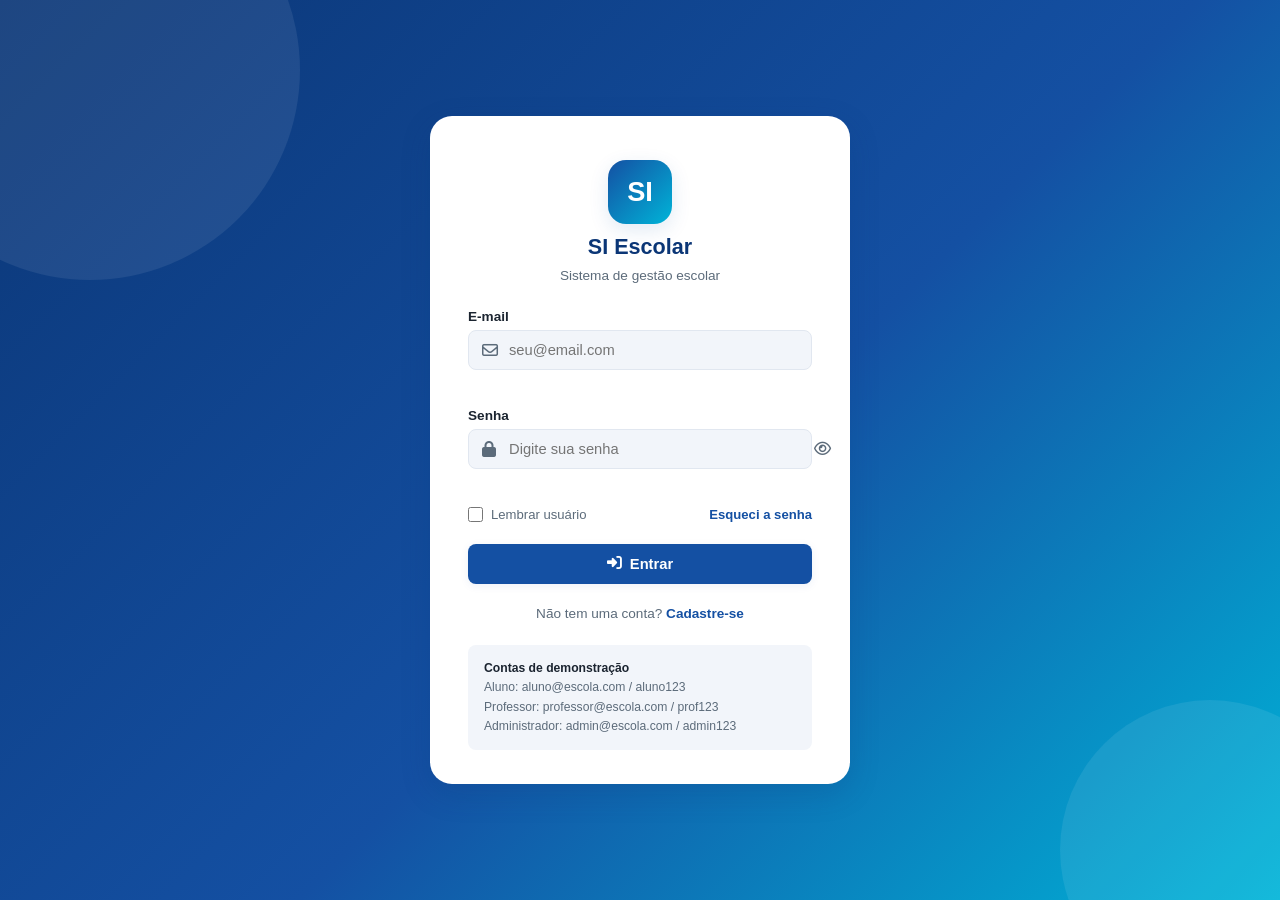
==== SistemaEscolar/SistemaEscolar/administrador.html @ 45946fef "Add files via upload" ====
<!DOCTYPE html>
<html lang="pt-BR">
<head>
<meta charset="UTF-8">
<meta name="viewport" content="width=device-width, initial-scale=1.0">
<title>SI Escolar | Painel do Administrador</title>
<link rel="stylesheet" href="css/style.css">
<link rel="stylesheet" href="css/administrador.css">
<link rel="stylesheet" href="https://cdnjs.cloudflare.com/ajax/libs/font-awesome/6.5.1/css/all.min.css">
</head>
<body>

<div class="app-shell">

  <aside class="sidebar" id="sidebar">
    <div class="sidebar__topo">
      <div class="sidebar__logo">SI</div>
      <div>
        <div class="sidebar__titulo">SI Escolar</div>
        <div class="sidebar__subtitulo">Administrador</div>
      </div>
      <button class="sidebar__toggle" id="btnRecolherSidebar"><i class="fa-solid fa-angles-left"></i></button>
    </div>

    <nav class="sidebar__menu">
      <a href="#" class="sidebar__item ativo" data-secao="dashboard"><i class="fa-solid fa-house icone"></i><span>Dashboard</span></a>
      <a href="#" class="sidebar__item" data-secao="usuarios"><i class="fa-solid fa-users icone"></i><span>Usuários</span></a>
      <a href="#" class="sidebar__item" data-secao="alunos"><i class="fa-solid fa-user-graduate icone"></i><span>Alunos</span></a>
      <a href="#" class="sidebar__item" data-secao="professores"><i class="fa-solid fa-chalkboard-user icone"></i><span>Professores</span></a>
      <a href="#" class="sidebar__item" data-secao="administradores"><i class="fa-solid fa-user-shield icone"></i><span>Administradores</span></a>
      <a href="#" class="sidebar__item" data-secao="turmas"><i class="fa-solid fa-people-group icone"></i><span>Turmas</span></a>
      <a href="#" class="sidebar__item" data-secao="cursos"><i class="fa-solid fa-graduation-cap icone"></i><span>Cursos</span></a>
      <a href="#" class="sidebar__item" data-secao="relatorios"><i class="fa-solid fa-chart-column icone"></i><span>Relatórios</span></a>
      <a href="#" class="sidebar__item" data-secao="configuracoes"><i class="fa-solid fa-gear icone"></i><span>Configurações</span></a>
      <a href="#" class="sidebar__item" data-secao="backup"><i class="fa-solid fa-database icone"></i><span>Backup</span></a>
    </nav>

    <div class="sidebar__rodape">
      <a href="#" class="sidebar__item" id="btnSair"><i class="fa-solid fa-right-from-bracket icone"></i><span>Sair</span></a>
    </div>
  </aside>

  <div class="conteudo" id="conteudo">

    <header class="navbar">
      <div class="navbar__esquerda">
        <button class="navbar__menu-mobile" id="btnMenuMobile"><i class="fa-solid fa-bars"></i></button>
        <span class="navbar__titulo" id="tituloSecao">Dashboard</span>
      </div>
      <div class="navbar__direita">
        <div class="navbar__usuario">
          <div class="avatar" id="avatarNavbar">A</div>
          <div>
            <div class="navbar__usuario-nome" id="nomeNavbar">Administrador</div>
            <div class="navbar__usuario-tipo">Administrador</div>
          </div>
        </div>
      </div>
    </header>

    <main class="pagina">

      <!-- DASHBOARD -->
      <section class="secao" id="secao-dashboard">
        <div class="pagina__cabecalho"><div><h1>Painel Administrativo</h1><p>Visão geral do sistema escolar.</p></div></div>

        <div class="cards-grid">
          <div class="card"><div class="card__topo"><div class="card__icone"><i class="fa-solid fa-user-graduate"></i></div></div><div class="card__valor" id="cardTotalAlunos">0</div><div class="card__label">Total de Alunos</div></div>
          <div class="card"><div class="card__topo"><div class="card__icone verde"><i class="fa-solid fa-chalkboard-user"></i></div></div><div class="card__valor" id="cardTotalProfessores">0</div><div class="card__label">Total de Professores</div></div>
          <div class="card"><div class="card__topo"><div class="card__icone laranja"><i class="fa-solid fa-user-shield"></i></div></div><div class="card__valor" id="cardTotalAdmins">0</div><div class="card__label">Total de Administradores</div></div>
          <div class="card"><div class="card__topo"><div class="card__icone azul-claro"><i class="fa-solid fa-users"></i></div></div><div class="card__valor" id="cardTotalUsuarios">0</div><div class="card__label">Total de Usuários</div></div>
          <div class="card"><div class="card__topo"><div class="card__icone"><i class="fa-solid fa-graduation-cap"></i></div></div><div class="card__valor" id="cardTotalCursos">0</div><div class="card__label">Cursos</div></div>
          <div class="card"><div class="card__topo"><div class="card__icone verde"><i class="fa-solid fa-people-group"></i></div></div><div class="card__valor" id="cardTotalTurmas">0</div><div class="card__label">Turmas</div></div>
        </div>

        <div class="painel">
          <div class="painel__titulo">Distribuição de usuários</div>
          <div class="grafico-barras" id="graficoUsuarios"></div>
        </div>

        <div class="painel">
          <div class="painel__titulo">Últimos cadastros</div>
          <div class="tabela-wrapper">
            <table class="tabela-moderna">
              <thead><tr><th>Nome</th><th>E-mail</th><th>Tipo</th><th>Data de cadastro</th></tr></thead>
              <tbody id="tabelaUltimosCadastros"></tbody>
            </table>
          </div>
        </div>
      </section>

      <!-- USUÁRIOS (CRUD completo, todos os tipos) -->
      <section class="secao" id="secao-usuarios" style="display:none;">
        <div class="pagina__cabecalho">
          <div><h1>Usuários</h1><p>Gerencie todos os usuários do sistema.</p></div>
          <button class="btn btn-primario" onclick="abrirModalUsuario(null,'todos')"><i class="fa-solid fa-plus"></i> Novo usuário</button>
        </div>

        <div class="filtros-barra">
          <input class="entrada" type="text" id="pesquisaUsuarios" placeholder="Pesquisar por nome, e-mail ou CPF...">
          <select class="entrada" id="filtroTipoUsuario">
            <option value="todos">Todos os tipos</option>
            <option value="aluno">Aluno</option>
            <option value="professor">Professor</option>
            <option value="administrador">Administrador</option>
          </select>
          <select class="entrada" id="ordenarUsuarios">
            <option value="nome">Ordenar por nome</option>
            <option value="recentes">Mais recentes</option>
          </select>
        </div>

        <div class="painel">
          <div class="tabela-wrapper">
            <table class="tabela-moderna">
              <thead><tr><th>Nome</th><th>E-mail</th><th>Tipo</th><th>Cidade</th><th>Ações</th></tr></thead>
              <tbody id="tabelaUsuarios"></tbody>
            </table>
          </div>
        </div>
      </section>

      <!-- ALUNOS -->
      <section class="secao" id="secao-alunos" style="display:none;">
        <div class="pagina__cabecalho">
          <div><h1>Alunos</h1><p>Gerencie os alunos matriculados.</p></div>
          <button class="btn btn-primario" onclick="abrirModalUsuario(null,'aluno')"><i class="fa-solid fa-plus"></i> Cadastrar aluno</button>
        </div>
        <div class="filtros-barra"><input class="entrada" type="text" id="pesquisaAlunosAdm" placeholder="Pesquisar aluno..."></div>
        <div class="painel">
          <div class="tabela-wrapper">
            <table class="tabela-moderna">
              <thead><tr><th>Nome</th><th>E-mail</th><th>Turma</th><th>Ações</th></tr></thead>
              <tbody id="tabelaAlunosAdm"></tbody>
            </table>
          </div>
        </div>
      </section>

      <!-- PROFESSORES -->
      <section class="secao" id="secao-professores" style="display:none;">
        <div class="pagina__cabecalho">
          <div><h1>Professores</h1><p>Gerencie o corpo docente.</p></div>
          <button class="btn btn-primario" onclick="abrirModalUsuario(null,'professor')"><i class="fa-solid fa-plus"></i> Cadastrar professor</button>
        </div>
        <div class="filtros-barra"><input class="entrada" type="text" id="pesquisaProfessoresAdm" placeholder="Pesquisar professor..."></div>
        <div class="painel">
          <div class="tabela-wrapper">
            <table class="tabela-moderna">
              <thead><tr><th>Nome</th><th>E-mail</th><th>Celular</th><th>Ações</th></tr></thead>
              <tbody id="tabelaProfessoresAdm"></tbody>
            </table>
          </div>
        </div>
      </section>

      <!-- ADMINISTRADORES -->
      <section class="secao" id="secao-administradores" style="display:none;">
        <div class="pagina__cabecalho">
          <div><h1>Administradores</h1><p>Gerencie os usuários com acesso total.</p></div>
          <button class="btn btn-primario" onclick="abrirModalUsuario(null,'administrador')"><i class="fa-solid fa-plus"></i> Cadastrar administrador</button>
        </div>
        <div class="painel">
          <div class="tabela-wrapper">
            <table class="tabela-moderna">
              <thead><tr><th>Nome</th><th>E-mail</th><th>Celular</th><th>Ações</th></tr></thead>
              <tbody id="tabelaAdminsAdm"></tbody>
            </table>
          </div>
        </div>
      </section>

      <!-- TURMAS -->
      <section class="secao" id="secao-turmas" style="display:none;">
        <div class="pagina__cabecalho">
          <div><h1>Turmas</h1><p>Cadastre e gerencie as turmas.</p></div>
          <button class="btn btn-primario" id="btnNovaTurma"><i class="fa-solid fa-plus"></i> Cadastrar turma</button>
        </div>
        <div class="painel">
          <div class="tabela-wrapper">
            <table class="tabela-moderna">
              <thead><tr><th>Turma</th><th>Curso</th><th>Turno</th><th>Alunos</th><th>Ações</th></tr></thead>
              <tbody id="tabelaTurmasAdm"></tbody>
            </table>
          </div>
        </div>
      </section>

      <!-- CURSOS -->
      <section class="secao" id="secao-cursos" style="display:none;">
        <div class="pagina__cabecalho">
          <div><h1>Cursos</h1><p>Cadastre e gerencie os cursos oferecidos.</p></div>
          <button class="btn btn-primario" id="btnNovoCurso"><i class="fa-solid fa-plus"></i> Cadastrar curso</button>
        </div>
        <div class="painel">
          <div class="tabela-wrapper">
            <table class="tabela-moderna">
              <thead><tr><th>Curso</th><th>Carga horária</th><th>Turmas vinculadas</th><th>Ações</th></tr></thead>
              <tbody id="tabelaCursosAdm"></tbody>
            </table>
          </div>
        </div>
      </section>

      <!-- RELATÓRIOS -->
      <section class="secao" id="secao-relatorios" style="display:none;">
        <div class="pagina__cabecalho"><div><h1>Relatórios</h1><p>Estatísticas gerais do sistema.</p></div></div>

        <div class="cards-grid">
          <div class="card"><div class="card__topo"><div class="card__icone"><i class="fa-solid fa-star"></i></div></div><div class="card__valor" id="relTotalNotas">0</div><div class="card__label">Notas lançadas</div></div>
          <div class="card"><div class="card__topo"><div class="card__icone verde"><i class="fa-solid fa-calendar-check"></i></div></div><div class="card__valor" id="relMediaFreq">0%</div><div class="card__label">Frequência média geral</div></div>
          <div class="card"><div class="card__topo"><div class="card__icone laranja"><i class="fa-solid fa-envelope"></i></div></div><div class="card__valor" id="relTotalAvisos">0</div><div class="card__label">Avisos enviados</div></div>
          <div class="card"><div class="card__topo"><div class="card__icone azul-claro"><i class="fa-solid fa-chart-line"></i></div></div><div class="card__valor" id="relMediaGeral">0</div><div class="card__label">Média geral das notas</div></div>
        </div>

        <div class="painel">
          <div class="painel__titulo">Avisos enviados recentemente</div>
          <div id="listaAvisosRelatorio"></div>
        </div>
      </section>

      <!-- CONFIGURAÇÕES -->
      <section class="secao" id="secao-configuracoes" style="display:none;">
        <div class="pagina__cabecalho"><div><h1>Configurações</h1><p>Preferências da sua conta de administrador.</p></div></div>
        <div class="painel">
          <form id="formPerfilAdmin">
            <div class="form-linha colunas-2">
              <div class="form-grupo"><label>Telefone</label><input class="entrada" type="text" id="perfilTelefone" maxlength="15"></div>
              <div class="form-grupo"><label>Celular</label><input class="entrada" type="text" id="perfilCelular" maxlength="15"></div>
            </div>
            <div class="form-grupo"><label>Nova senha (opcional)</label><input class="entrada" type="password" id="perfilSenha" placeholder="Deixe em branco para manter"></div>
            <button type="submit" class="btn btn-primario"><i class="fa-solid fa-floppy-disk"></i> Salvar alterações</button>
          </form>
          <hr style="margin:22px 0; border:none; border-top:1px solid var(--cor-borda);">
          <button class="btn btn-perigo" id="btnSairConfig"><i class="fa-solid fa-right-from-bracket"></i> Encerrar sessão</button>
        </div>
      </section>

      <!-- BACKUP -->
      <section class="secao" id="secao-backup" style="display:none;">
        <div class="pagina__cabecalho"><div><h1>Backup do Sistema</h1><p>Proteja e restaure os dados do LocalStorage.</p></div></div>

        <div class="painel">
          <div class="backup-grid">
            <div class="backup-opcao">
              <i class="fa-solid fa-download"></i>
              <h4>Fazer Backup</h4>
              <p>Baixa um arquivo .json com todos os dados atuais.</p>
              <button class="btn btn-primario btn-sm btn-bloco" id="btnFazerBackup">Baixar backup</button>
            </div>
            <div class="backup-opcao">
              <i class="fa-solid fa-upload"></i>
              <h4>Restaurar Backup</h4>
              <p>Substitui os dados atuais por um backup anterior.</p>
              <input type="file" id="inputRestaurarBackup" accept="application/json" style="display:none;">
              <button class="btn btn-secundario btn-sm btn-bloco" id="btnRestaurarBackup">Selecionar arquivo</button>
            </div>
            <div class="backup-opcao">
              <i class="fa-solid fa-file-export"></i>
              <h4>Exportar JSON</h4>
              <p>Mesma função do backup, em formato de exportação.</p>
              <button class="btn btn-secundario btn-sm btn-bloco" id="btnExportarJson">Exportar</button>
            </div>
            <div class="backup-opcao">
              <i class="fa-solid fa-file-import"></i>
              <h4>Importar JSON</h4>
              <p>Importa um arquivo JSON previamente exportado.</p>
              <input type="file" id="inputImportarJson" accept="application/json" style="display:none;">
              <button class="btn btn-secundario btn-sm btn-bloco" id="btnImportarJson">Selecionar arquivo</button>
            </div>
          </div>

          <div class="zona-perigo">
            <h4><i class="fa-solid fa-triangle-exclamation"></i> Zona de perigo</h4>
            <p>Esta ação apaga permanentemente todos os dados do sistema (usuários, notas, turmas, cursos, avisos). Recomendamos fazer um backup antes.</p>
            <button class="btn btn-perigo" id="btnLimparBanco"><i class="fa-solid fa-trash"></i> Limpar banco de dados</button>
          </div>
        </div>
      </section>

    </main>

    <footer class="footer-app">SI Escolar &copy; 2026 — Sistema de Gestão Escolar</footer>
  </div>
</div>

<!-- MODAL: Usuário (cadastro/edição completo) -->
<div class="modal-fundo" id="modalUsuario">
  <div class="modal" style="max-width:640px;">
    <div class="modal__cabecalho"><h3 id="tituloModalUsuario">Novo usuário</h3><button class="modal__fechar" data-fechar="modalUsuario">&times;</button></div>
    <div class="modal__corpo">
      <form id="formUsuario">
        <input type="hidden" id="usuarioId">
        <div class="form-grupo">
          <label>Tipo de usuário *</label>
          <select class="entrada" id="usuarioTipo" required>
            <option value="aluno">Aluno</option>
            <option value="professor">Professor</option>
            <option value="administrador">Administrador</option>
          </select>
        </div>
        <div class="form-grupo"><label>Nome completo *</label><input class="entrada" type="text" id="usuarioNome" required></div>
        <div class="form-linha colunas-2">
          <div class="form-grupo"><label>CPF *</label><input class="entrada" type="text" id="usuarioCpf" maxlength="14" required></div>
          <div class="form-grupo"><label>RG *</label><input class="entrada" type="text" id="usuarioRg" maxlength="12" required></div>
        </div>
        <div class="form-linha colunas-2">
          <div class="form-grupo"><label>E-mail *</label><input class="entrada" type="email" id="usuarioEmail" required></div>
          <div class="form-grupo"><label>Celular *</label><input class="entrada" type="text" id="usuarioCelular" maxlength="15" required></div>
        </div>
        <div class="form-linha colunas-2">
          <div class="form-grupo"><label id="labelSenhaUsuario">Senha *</label><input class="entrada" type="password" id="usuarioSenha"></div>
          <div class="form-grupo" id="grupoTurmaUsuario">
            <label>Turma (se aluno)</label>
            <select class="entrada" id="usuarioTurma"><option value="">Nenhuma</option></select>
          </div>
        </div>
        <div class="form-linha colunas-2">
          <div class="form-grupo"><label>Cidade</label><input class="entrada" type="text" id="usuarioCidade"></div>
          <div class="form-grupo"><label>Estado</label><input class="entrada" type="text" id="usuarioEstado" maxlength="2"></div>
        </div>
      </form>
    </div>
    <div class="modal__rodape">
      <button class="btn btn-secundario" data-fechar="modalUsuario">Cancelar</button>
      <button class="btn btn-primario" id="btnSalvarUsuario">Salvar</button>
    </div>
  </div>
</div>

<!-- MODAL: Turma -->
<div class="modal-fundo" id="modalTurma">
  <div class="modal">
    <div class="modal__cabecalho"><h3 id="tituloModalTurma">Cadastrar turma</h3><button class="modal__fechar" data-fechar="modalTurma">&times;</button></div>
    <div class="modal__corpo">
      <form id="formTurma">
        <input type="hidden" id="turmaId">
        <div class="form-grupo"><label>Nome da turma *</label><input class="entrada" type="text" id="turmaNome" required></div>
        <div class="form-linha colunas-2">
          <div class="form-grupo"><label>Curso *</label><select class="entrada" id="turmaCurso" required></select></div>
          <div class="form-grupo"><label>Turno *</label>
            <select class="entrada" id="turmaTurno" required>
              <option value="Manhã">Manhã</option><option value="Tarde">Tarde</option><option value="Noite">Noite</option>
            </select>
          </div>
        </div>
      </form>
    </div>
    <div class="modal__rodape">
      <button class="btn btn-secundario" data-fechar="modalTurma">Cancelar</button>
      <button class="btn btn-primario" id="btnSalvarTurma">Salvar</button>
    </div>
  </div>
</div>

<!-- MODAL: Curso -->
<div class="modal-fundo" id="modalCurso">
  <div class="modal">
    <div class="modal__cabecalho"><h3 id="tituloModalCurso">Cadastrar curso</h3><button class="modal__fechar" data-fechar="modalCurso">&times;</button></div>
    <div class="modal__corpo">
      <form id="formCurso">
        <input type="hidden" id="cursoId">
        <div class="form-grupo"><label>Nome do curso *</label><input class="entrada" type="text" id="cursoNome" required></div>
        <div class="form-grupo"><label>Carga horária (horas) *</label><input class="entrada" type="number" id="cursoCarga" min="1" required></div>
      </form>
    </div>
    <div class="modal__rodape">
      <button class="btn btn-secundario" data-fechar="modalCurso">Cancelar</button>
      <button class="btn btn-primario" id="btnSalvarCurso">Salvar</button>
    </div>
  </div>
</div>

<div class="loading-fundo" id="loadingGlobal"><div class="spinner"></div></div>
<div class="toast-container" id="toastContainer"></div>

<script src="js/banco.js"></script>
<script src="js/administrador.js"></script>
</body>
</html>
---- SistemaEscolar/SistemaEscolar/css/style.css ----
/* ==========================================================================
   style.css
   Folha de estilos global. Define variáveis de tema, reset básico e todos
   os componentes reutilizáveis (navbar, sidebar, cards, tabelas, botões,
   formulários, modais, alertas, toast, footer) usados nas áreas internas
   (aluno, professor, administrador).
   ========================================================================== */

/* ------------------------------ Reset ------------------------------------ */
*, *::before, *::after { box-sizing: border-box; margin: 0; padding: 0; }

html { scroll-behavior: smooth; }

body {
  font-family: 'Segoe UI', 'Inter', Arial, sans-serif;
  background: var(--cor-fundo);
  color: var(--cor-texto);
  min-height: 100vh;
}

img { max-width: 100%; display: block; }
a { text-decoration: none; color: inherit; }
button { font-family: inherit; cursor: pointer; border: none; background: none; }
ul { list-style: none; }
input, select, textarea { font-family: inherit; }

/* --------------------------- Variáveis de tema ---------------------------- */
:root {
  /* Paleta azul institucional */
  --cor-primaria: #1450A3;
  --cor-primaria-clara: #2E6FE0;
  --cor-primaria-escura: #0B3676;
  --cor-secundaria: #00B4D8;
  --cor-acento: #FFB703;

  --cor-fundo: #F2F5FA;
  --cor-superficie: #FFFFFF;
  --cor-borda: #E1E7F0;

  --cor-texto: #1B2430;
  --cor-texto-suave: #5C6B7A;
  --cor-texto-invertido: #FFFFFF;

  --cor-sucesso: #2BAE66;
  --cor-erro: #E5484D;
  --cor-alerta: #F2A93B;
  --cor-info: #2E6FE0;

  --sombra-suave: 0 2px 8px rgba(20, 80, 163, 0.08);
  --sombra-media: 0 6px 20px rgba(20, 80, 163, 0.12);
  --sombra-forte: 0 10px 30px rgba(11, 54, 118, 0.18);

  --raio-sm: 8px;
  --raio-md: 14px;
  --raio-lg: 22px;

  --transicao: 0.25s ease;
  --barra-lateral-largura: 260px;
  --barra-lateral-largura-min: 76px;
  --navbar-altura: 68px;
}

/* ============================ LAYOUT INTERNO ============================= */

.app-shell { display: flex; min-height: 100vh; }

/* --------------------------------- Sidebar -------------------------------- */
.sidebar {
  width: var(--barra-lateral-largura);
  background: linear-gradient(180deg, var(--cor-primaria-escura), var(--cor-primaria));
  color: var(--cor-texto-invertido);
  display: flex;
  flex-direction: column;
  position: fixed;
  top: 0; left: 0; bottom: 0;
  z-index: 100;
  transition: width var(--transicao);
  overflow-x: hidden;
}

.sidebar.recolhida { width: var(--barra-lateral-largura-min); }

.sidebar__topo {
  display: flex;
  align-items: center;
  gap: 12px;
  padding: 20px 18px;
  border-bottom: 1px solid rgba(255,255,255,0.12);
  min-height: var(--navbar-altura);
}

.sidebar__logo {
  width: 38px; height: 38px;
  border-radius: 10px;
  background: var(--cor-acento);
  color: var(--cor-primaria-escura);
  display: flex; align-items: center; justify-content: center;
  font-weight: 800; flex-shrink: 0;
}

.sidebar__titulo { font-weight: 700; font-size: 1.05rem; white-space: nowrap; }
.sidebar__subtitulo { font-size: 0.72rem; opacity: 0.75; white-space: nowrap; }

.sidebar__toggle {
  margin-left: auto;
  color: var(--cor-texto-invertido);
  font-size: 1.1rem;
  opacity: 0.8;
  padding: 6px;
}
.sidebar__toggle:hover { opacity: 1; }

.sidebar__menu { flex: 1; padding: 14px 10px; overflow-y: auto; }

.sidebar__item {
  display: flex;
  align-items: center;
  gap: 14px;
  padding: 12px 14px;
  border-radius: var(--raio-sm);
  margin-bottom: 4px;
  color: rgba(255,255,255,0.85);
  font-size: 0.92rem;
  white-space: nowrap;
  transition: background var(--transicao), color var(--transicao);
}

.sidebar__item i, .sidebar__item .icone { width: 20px; text-align: center; flex-shrink: 0; }

.sidebar__item:hover { background: rgba(255,255,255,0.1); color: #fff; }
.sidebar__item.ativo { background: var(--cor-secundaria); color: #fff; font-weight: 600; }

.sidebar__rodape {
  padding: 14px 10px 20px;
  border-top: 1px solid rgba(255,255,255,0.12);
}

/* --------------------------------- Navbar --------------------------------- */
.conteudo {
  flex: 1;
  margin-left: var(--barra-lateral-largura);
  transition: margin-left var(--transicao);
  min-height: 100vh;
  display: flex;
  flex-direction: column;
}
.conteudo.expandido { margin-left: var(--barra-lateral-largura-min); }

.navbar {
  height: var(--navbar-altura);
  background: var(--cor-superficie);
  border-bottom: 1px solid var(--cor-borda);
  display: flex;
  align-items: center;
  justify-content: space-between;
  padding: 0 26px;
  position: sticky; top: 0; z-index: 50;
  box-shadow: var(--sombra-suave);
}

.navbar__esquerda { display: flex; align-items: center; gap: 16px; }
.navbar__menu-mobile { display: none; font-size: 1.3rem; color: var(--cor-primaria); }
.navbar__titulo { font-weight: 700; font-size: 1.15rem; color: var(--cor-primaria-escura); }

.navbar__direita { display: flex; align-items: center; gap: 18px; }

.navbar__usuario {
  display: flex; align-items: center; gap: 10px;
  padding: 6px 12px 6px 6px;
  border-radius: 30px;
  background: var(--cor-fundo);
}

.avatar {
  width: 36px; height: 36px; border-radius: 50%;
  background: var(--cor-primaria);
  color: #fff; display: flex; align-items: center; justify-content: center;
  font-weight: 700; font-size: 0.9rem; text-transform: uppercase;
  flex-shrink: 0;
}

.navbar__usuario-nome { font-size: 0.88rem; font-weight: 600; line-height: 1.1; }
.navbar__usuario-tipo { font-size: 0.72rem; color: var(--cor-texto-suave); }

.pagina { padding: 28px; flex: 1; }

.footer-app {
  text-align: center;
  padding: 16px;
  font-size: 0.8rem;
  color: var(--cor-texto-suave);
  border-top: 1px solid var(--cor-borda);
  background: var(--cor-superficie);
}

/* ------------------------------ Cabeçalho página --------------------------- */
.pagina__cabecalho {
  display: flex;
  justify-content: space-between;
  align-items: center;
  flex-wrap: wrap;
  gap: 14px;
  margin-bottom: 22px;
}
.pagina__cabecalho h1 { font-size: 1.5rem; color: var(--cor-primaria-escura); }
.pagina__cabecalho p { color: var(--cor-texto-suave); font-size: 0.9rem; margin-top: 4px; }

/* ================================= CARDS ================================== */
.cards-grid {
  display: grid;
  grid-template-columns: repeat(auto-fit, minmax(220px, 1fr));
  gap: 18px;
  margin-bottom: 26px;
}

.card {
  background: var(--cor-superficie);
  border-radius: var(--raio-md);
  padding: 20px;
  box-shadow: var(--sombra-suave);
  border: 1px solid var(--cor-borda);
  transition: transform var(--transicao), box-shadow var(--transicao);
}
.card:hover { transform: translateY(-4px); box-shadow: var(--sombra-media); }

.card__topo { display: flex; align-items: center; justify-content: space-between; margin-bottom: 12px; }
.card__icone {
  width: 44px; height: 44px; border-radius: var(--raio-sm);
  display: flex; align-items: center; justify-content: center;
  font-size: 1.2rem; color: #fff;
  background: var(--cor-primaria);
}
.card__icone.verde { background: var(--cor-sucesso); }
.card__icone.laranja { background: var(--cor-acento); }
.card__icone.azul-claro { background: var(--cor-secundaria); }
.card__icone.vermelho { background: var(--cor-erro); }

.card__valor { font-size: 1.9rem; font-weight: 800; color: var(--cor-primaria-escura); }
.card__label { color: var(--cor-texto-suave); font-size: 0.85rem; margin-top: 2px; }

.painel {
  background: var(--cor-superficie);
  border-radius: var(--raio-md);
  padding: 22px;
  box-shadow: var(--sombra-suave);
  border: 1px solid var(--cor-borda);
  margin-bottom: 22px;
}
.painel__titulo {
  font-size: 1.05rem;
  color: var(--cor-primaria-escura);
  margin-bottom: 16px;
  font-weight: 700;
  display: flex; align-items: center; justify-content: space-between;
}

/* ================================ TABELAS ================================= */
.tabela-wrapper { overflow-x: auto; border-radius: var(--raio-sm); }

table.tabela-moderna {
  width: 100%;
  border-collapse: collapse;
  font-size: 0.88rem;
  min-width: 560px;
}

.tabela-moderna thead th {
  background: var(--cor-primaria);
  color: #fff;
  text-align: left;
  padding: 12px 14px;
  font-weight: 600;
  white-space: nowrap;
}
.tabela-moderna thead th:first-child { border-top-left-radius: var(--raio-sm); }
.tabela-moderna thead th:last-child { border-top-right-radius: var(--raio-sm); }

.tabela-moderna tbody td {
  padding: 12px 14px;
  border-bottom: 1px solid var(--cor-borda);
  color: var(--cor-texto);
}
.tabela-moderna tbody tr { transition: background var(--transicao); }
.tabela-moderna tbody tr:hover { background: var(--cor-fundo); }
.tabela-moderna tbody tr:last-child td { border-bottom: none; }

.badge {
  display: inline-block;
  padding: 4px 10px;
  border-radius: 20px;
  font-size: 0.72rem;
  font-weight: 700;
  text-transform: capitalize;
}
.badge.aluno { background: #E4EEFF; color: var(--cor-primaria); }
.badge.professor { background: #E1F8EE; color: var(--cor-sucesso); }
.badge.administrador { background: #FFF1D6; color: #9A6B00; }
.badge.presente { background: #E1F8EE; color: var(--cor-sucesso); }
.badge.falta { background: #FDE6E6; color: var(--cor-erro); }

.acoes-tabela { display: flex; gap: 8px; }
.acao-btn {
  width: 32px; height: 32px;
  border-radius: 8px;
  display: flex; align-items: center; justify-content: center;
  font-size: 0.85rem;
  transition: background var(--transicao), color var(--transicao);
  color: var(--cor-texto-suave);
  background: var(--cor-fundo);
}
.acao-btn:hover { background: var(--cor-primaria); color: #fff; }
.acao-btn.excluir:hover { background: var(--cor-erro); }

/* =============================== FORMULÁRIOS =============================== */
.form-grupo { margin-bottom: 16px; display: flex; flex-direction: column; gap: 6px; }
.form-grupo label { font-size: 0.85rem; font-weight: 600; color: var(--cor-texto); }

.form-linha {
  display: grid;
  gap: 16px;
}
.form-linha.colunas-2 { grid-template-columns: repeat(2, 1fr); }
.form-linha.colunas-3 { grid-template-columns: repeat(3, 1fr); }
.form-linha.colunas-4 { grid-template-columns: repeat(4, 1fr); }

input.entrada, select.entrada, textarea.entrada {
  padding: 11px 14px;
  border: 1.5px solid var(--cor-borda);
  border-radius: var(--raio-sm);
  font-size: 0.92rem;
  background: var(--cor-fundo);
  transition: border-color var(--transicao), box-shadow var(--transicao);
  width: 100%;
}
input.entrada:focus, select.entrada:focus, textarea.entrada:focus {
  outline: none;
  border-color: var(--cor-primaria-clara);
  box-shadow: 0 0 0 3px rgba(46, 111, 224, 0.15);
  background: #fff;
}

.campo-erro { border-color: var(--cor-erro) !important; }
.mensagem-erro { font-size: 0.76rem; color: var(--cor-erro); min-height: 14px; }

.senha-wrapper { position: relative; }
.senha-wrapper .alternar-senha {
  position: absolute; right: 12px; top: 50%; transform: translateY(-50%);
  color: var(--cor-texto-suave); font-size: 0.95rem;
}

/* ================================= BOTÕES ================================== */
.btn {
  display: inline-flex; align-items: center; justify-content: center; gap: 8px;
  padding: 12px 22px;
  border-radius: var(--raio-sm);
  font-weight: 600;
  font-size: 0.92rem;
  transition: transform var(--transicao), box-shadow var(--transicao), background var(--transicao);
}
.btn:active { transform: scale(0.97); }

.btn-primario { background: var(--cor-primaria); color: #fff; box-shadow: var(--sombra-suave); }
.btn-primario:hover { background: var(--cor-primaria-clara); box-shadow: var(--sombra-media); }

.btn-secundario { background: var(--cor-fundo); color: var(--cor-texto); border: 1.5px solid var(--cor-borda); }
.btn-secundario:hover { background: #E7ECF4; }

.btn-perigo { background: var(--cor-erro); color: #fff; }
.btn-perigo:hover { filter: brightness(1.08); }

.btn-sucesso { background: var(--cor-sucesso); color: #fff; }
.btn-sucesso:hover { filter: brightness(1.08); }

.btn-bloco { width: 100%; }
.btn-sm { padding: 8px 14px; font-size: 0.82rem; }

/* ================================= MODAIS =================================== */
.modal-fundo {
  position: fixed; inset: 0;
  background: rgba(11, 54, 118, 0.45);
  display: flex; align-items: center; justify-content: center;
  z-index: 1000;
  opacity: 0; pointer-events: none;
  transition: opacity var(--transicao);
  padding: 20px;
}
.modal-fundo.ativo { opacity: 1; pointer-events: all; }

.modal {
  background: var(--cor-superficie);
  border-radius: var(--raio-md);
  width: 100%; max-width: 520px;
  max-height: 88vh;
  overflow-y: auto;
  box-shadow: var(--sombra-forte);
  transform: translateY(20px);
  transition: transform var(--transicao);
}
.modal-fundo.ativo .modal { transform: translateY(0); }

.modal__cabecalho {
  display: flex; align-items: center; justify-content: space-between;
  padding: 20px 24px;
  border-bottom: 1px solid var(--cor-borda);
}
.modal__cabecalho h3 { font-size: 1.1rem; color: var(--cor-primaria-escura); }
.modal__fechar { font-size: 1.3rem; color: var(--cor-texto-suave); }
.modal__fechar:hover { color: var(--cor-erro); }
.modal__corpo { padding: 22px 24px; }
.modal__rodape { padding: 16px 24px 22px; display: flex; justify-content: flex-end; gap: 12px; }

.modal--confirmacao .modal__corpo { text-align: center; }
.modal--confirmacao .icone-alerta {
  width: 60px; height: 60px; border-radius: 50%;
  background: #FDE6E6; color: var(--cor-erro);
  display: flex; align-items: center; justify-content: center;
  font-size: 1.6rem; margin: 0 auto 16px;
}

/* ================================== TOAST =================================== */
.toast-container {
  position: fixed; top: 20px; right: 20px; z-index: 2000;
  display: flex; flex-direction: column; gap: 10px;
}
.toast {
  min-width: 260px; max-width: 340px;
  background: var(--cor-superficie);
  border-left: 5px solid var(--cor-primaria);
  border-radius: var(--raio-sm);
  box-shadow: var(--sombra-media);
  padding: 14px 16px;
  display: flex; gap: 12px; align-items: flex-start;
  animation: entrarToast 0.3s ease;
}
.toast.sucesso { border-color: var(--cor-sucesso); }
.toast.erro { border-color: var(--cor-erro); }
.toast.alerta { border-color: var(--cor-alerta); }
.toast__icone { font-size: 1.2rem; margin-top: 2px; }
.toast.sucesso .toast__icone { color: var(--cor-sucesso); }
.toast.erro .toast__icone { color: var(--cor-erro); }
.toast.alerta .toast__icone { color: var(--cor-alerta); }
.toast__titulo { font-weight: 700; font-size: 0.88rem; }
.toast__texto { font-size: 0.8rem; color: var(--cor-texto-suave); margin-top: 2px; }

@keyframes entrarToast {
  from { opacity: 0; transform: translateX(30px); }
  to { opacity: 1; transform: translateX(0); }
}

/* ================================= ALERTAS =================================== */
.alerta-caixa {
  padding: 13px 16px;
  border-radius: var(--raio-sm);
  font-size: 0.86rem;
  display: flex; align-items: center; gap: 10px;
  margin-bottom: 16px;
}
.alerta-caixa.erro { background: #FDE6E6; color: #A02226; }
.alerta-caixa.sucesso { background: #E1F8EE; color: #187A44; }
.alerta-caixa.info { background: #E4EEFF; color: var(--cor-primaria-escura); }

/* ================================== LOADING =================================== */
.loading-fundo {
  position: fixed; inset: 0; background: rgba(255,255,255,0.75);
  display: flex; align-items: center; justify-content: center;
  z-index: 3000; opacity: 0; pointer-events: none; transition: opacity var(--transicao);
}
.loading-fundo.ativo { opacity: 1; pointer-events: all; }
.spinner {
  width: 46px; height: 46px;
  border: 5px solid var(--cor-borda);
  border-top-color: var(--cor-primaria);
  border-radius: 50%;
  animation: girar 0.8s linear infinite;
}
@keyframes girar { to { transform: rotate(360deg); } }

/* =========================== BARRA DE PROGRESSO ============================= */
.barra-progresso { width: 100%; height: 8px; background: var(--cor-borda); border-radius: 20px; overflow: hidden; }
.barra-progresso__interna { height: 100%; background: var(--cor-secundaria); border-radius: 20px; transition: width 0.5s ease; }

/* ============================ ESTADO VAZIO ================================== */
.estado-vazio { text-align: center; padding: 40px 20px; color: var(--cor-texto-suave); }
.estado-vazio i { font-size: 2rem; margin-bottom: 10px; color: var(--cor-borda); }

/* ============================ RESPONSIVO GERAL =============================== */
@media (max-width: 992px) {
  .sidebar { width: var(--barra-lateral-largura-min); }
  .sidebar__titulo, .sidebar__subtitulo { display: none; }
  .conteudo { margin-left: var(--barra-lateral-largura-min); }
  .form-linha.colunas-2, .form-linha.colunas-3, .form-linha.colunas-4 { grid-template-columns: 1fr; }
}

@media (max-width: 768px) {
  .sidebar { transform: translateX(-100%); width: var(--barra-lateral-largura); }
  .sidebar.mobile-aberta { transform: translateX(0); }
  .sidebar__titulo, .sidebar__subtitulo { display: block; }
  .conteudo { margin-left: 0 !important; }
  .navbar__menu-mobile { display: block; }
  .navbar__usuario-nome, .navbar__usuario-tipo { display: none; }
  .pagina { padding: 18px; }
}

@media (max-width: 480px) {
  .cards-grid { grid-template-columns: 1fr; }
  .modal { max-width: 94%; }
}
---- SistemaEscolar/SistemaEscolar/css/administrador.css ----
/* ==========================================================================
   administrador.css
   Ajustes de estilo específicos do painel do administrador (administrador.html).
   ========================================================================== */

.filtros-barra {
  display: flex;
  gap: 12px;
  flex-wrap: wrap;
  margin-bottom: 18px;
  align-items: center;
}
.filtros-barra .entrada { max-width: 260px; }
.filtros-barra select.entrada { max-width: 180px; }

.grafico-barras {
  display: flex;
  align-items: flex-end;
  gap: 18px;
  height: 200px;
  padding: 10px 6px 0;
}
.grafico-barras__coluna {
  flex: 1;
  display: flex;
  flex-direction: column;
  align-items: center;
  justify-content: flex-end;
  gap: 8px;
  height: 100%;
}
.grafico-barras__valor { font-weight: 800; color: var(--cor-primaria-escura); font-size: 0.95rem; }
.grafico-barras__barra {
  width: 100%;
  max-width: 60px;
  border-radius: 8px 8px 0 0;
  background: linear-gradient(180deg, var(--cor-secundaria), var(--cor-primaria));
  transition: height 0.6s ease;
}
.grafico-barras__label { font-size: 0.78rem; color: var(--cor-texto-suave); font-weight: 600; }

.backup-grid {
  display: grid;
  grid-template-columns: repeat(auto-fit, minmax(200px, 1fr));
  gap: 16px;
}
.backup-opcao {
  border: 1.5px solid var(--cor-borda);
  border-radius: var(--raio-md);
  padding: 20px;
  text-align: center;
}
.backup-opcao i { font-size: 1.8rem; color: var(--cor-primaria); margin-bottom: 10px; }
.backup-opcao h4 { font-size: 0.95rem; margin-bottom: 6px; color: var(--cor-texto); }
.backup-opcao p { font-size: 0.78rem; color: var(--cor-texto-suave); margin-bottom: 14px; min-height: 32px; }

.zona-perigo {
  border: 1.5px dashed var(--cor-erro);
  border-radius: var(--raio-md);
  padding: 20px;
  margin-top: 20px;
}
.zona-perigo h4 { color: var(--cor-erro); margin-bottom: 8px; }
.zona-perigo p { font-size: 0.85rem; color: var(--cor-texto-suave); margin-bottom: 14px; }
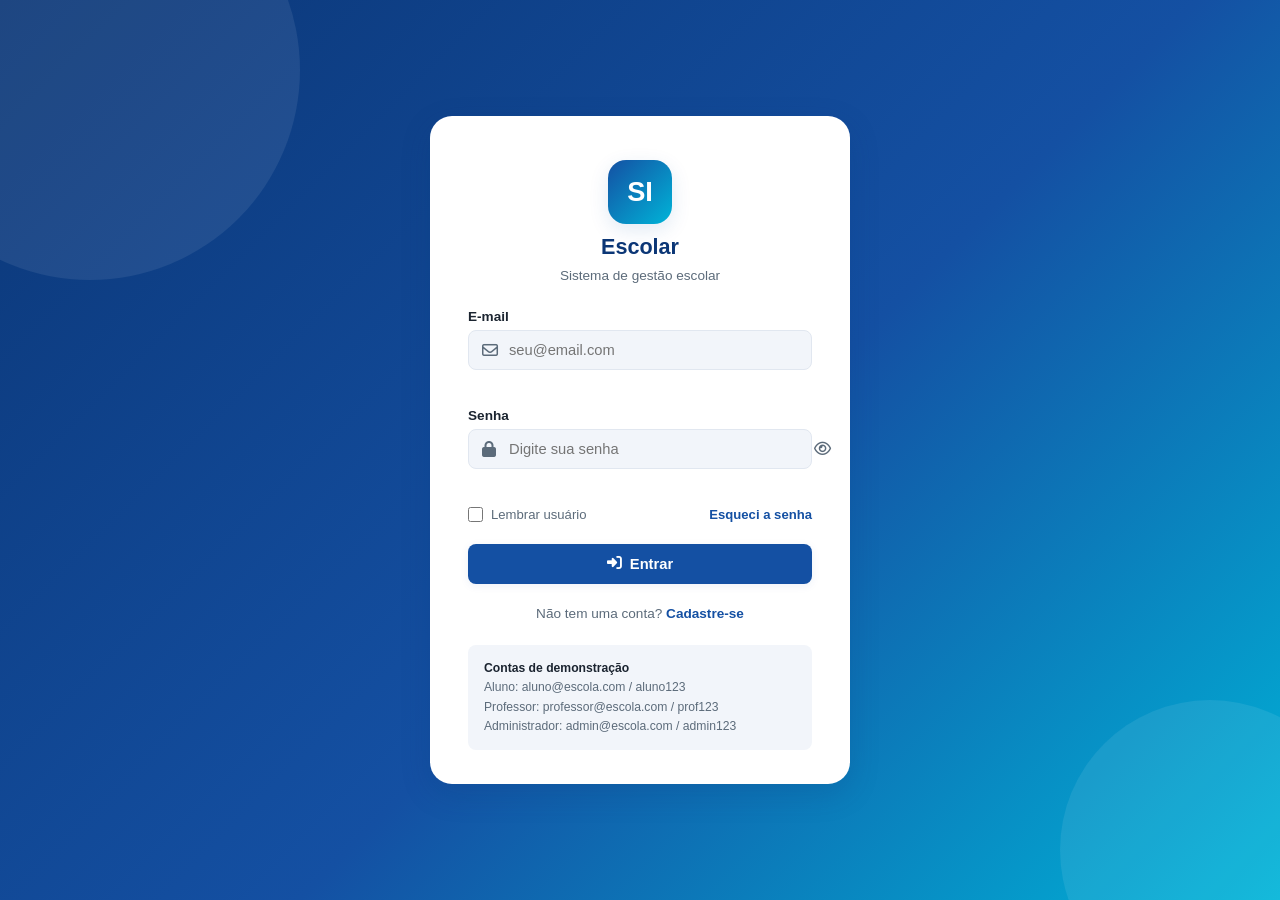
==== commit 819bfb57: "Add files via upload" ====
--- a/SistemaEscolar/SistemaEscolar/administrador.html
+++ b/SistemaEscolar/SistemaEscolar/administrador.html
@@ -192,7 +192,7 @@
           <div><h1>Cursos</h1><p>Cadastre e gerencie os cursos oferecidos.</p></div>
           <button class="btn btn-primario" id="btnNovoCurso"><i class="fa-solid fa-plus"></i> Cadastrar curso</button>
         </div>
-        <div class="painel">
+        <div class="painel"> 
           <div class="tabela-wrapper">
             <table class="tabela-moderna">
               <thead><tr><th>Curso</th><th>Carga horária</th><th>Turmas vinculadas</th><th>Ações</th></tr></thead>
@@ -214,6 +214,9 @@
         </div>
 
         <div class="painel">
+          <div class="relatorios__acoes">
+            <button class="btn btn-perigo" id="btnRemoverAvisos" type="button"><i class="fa-solid fa-trash"></i> Apagar avisos</button>
+          </div>
           <div class="painel__titulo">Avisos enviados recentemente</div>
           <div id="listaAvisosRelatorio"></div>
         </div>
@@ -280,7 +283,7 @@
 
     </main>
 
-    <footer class="footer-app">SI Escolar &copy; 2026 — Sistema de Gestão Escolar</footer>
+    <footer class="footer-app"> Escolar &copy; 2026 — Sistema de Gestão Escolar</footer>
   </div>
 </div>
 
--- a/SistemaEscolar/SistemaEscolar/css/style.css
+++ b/SistemaEscolar/SistemaEscolar/css/style.css
@@ -252,6 +252,8 @@
   margin-bottom: 16px;
   font-weight: 700;
   display: flex; align-items: center; justify-content: space-between;
+  position: relative;
+  top: -60px;
 }
 
 /* ================================ TABELAS ================================= */
--- a/SistemaEscolar/SistemaEscolar/css/administrador.css
+++ b/SistemaEscolar/SistemaEscolar/css/administrador.css
@@ -62,3 +62,19 @@
 }
 .zona-perigo h4 { color: var(--cor-erro); margin-bottom: 8px; }
 .zona-perigo p { font-size: 0.85rem; color: var(--cor-texto-suave); margin-bottom: 14px; }
+.relatorios__acoes {
+  display: flex;
+  justify-content: flex-end;
+
+  margin-bottom: 12px;
+}
+
+.relatorios__acoes .btn {
+  display: inline-flex;
+  gap: 8px;
+  align-items: center;
+}
+
+.remover {
+  display: flex;
+}
